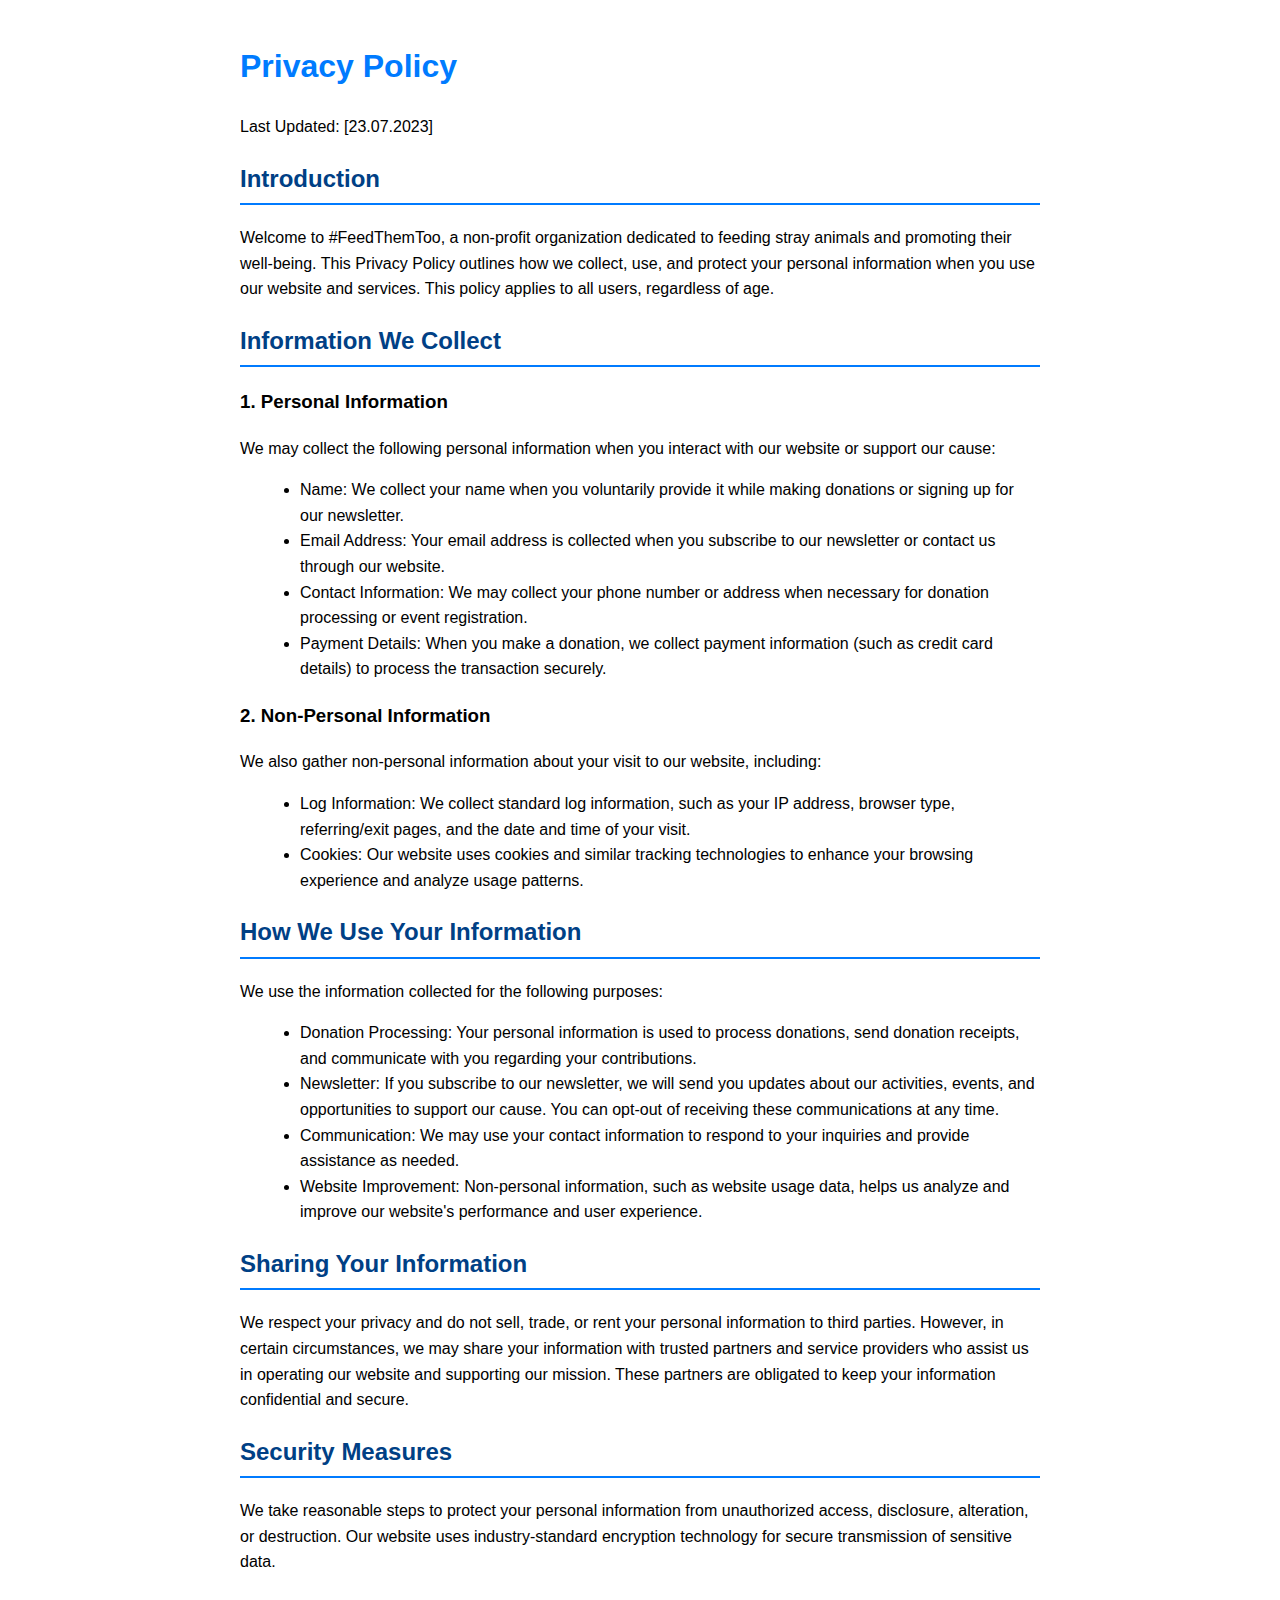
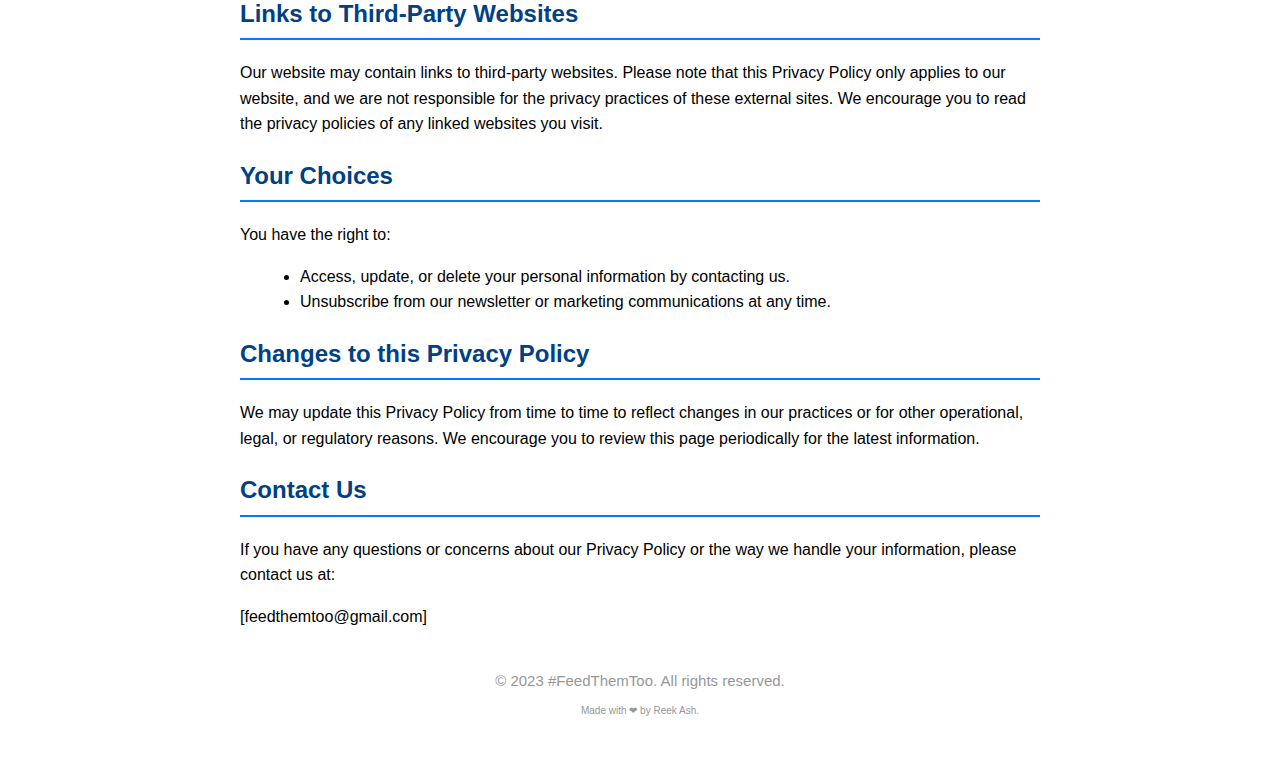
==== donationForm/privacypolicy.html @ a7c49fd1 "Updated" ====
<!DOCTYPE html>
<html>
  <head>
    <title>#FeedThemToo - Privacy Policy</title>
    <link rel="shortcut icon" href="./images/paw.png" type="image/x-icon">

    <style>
      body {
        font-family: Arial, sans-serif;
        line-height: 1.6;
        max-width: 800px;
        margin: 0 auto;
        padding: 20px;
      }

      h1 {
        color: #007bff;
      }

      h2 {
        color: #004085;
        border-bottom: 2px solid #007bff;
        padding-bottom: 5px;
        margin-top: 20px;
      }

      p {
        margin-bottom: 10px;
      }

      ul {
        list-style: disc;
        margin-left: 20px;
      }

      a {
        color: #007bff;
        text-decoration: none;
      }

      a:hover {
        text-decoration: underline;
      }
      .footer-bottom-copyright {
        background-color: #ffffff;
        padding: 15px 0;
        text-align: center;
        color: #969799;
        font-size: 15px;
      }

      .copy {
        margin-bottom: 5px;
      }

      .designer {
        font-size: 10px;
      }


      /* Responsive styles */
      @media (max-width: 600px) {
        body {
          padding: 10px;
        }
      }
    </style>
  </head>
  <body>
    <h1>Privacy Policy</h1>
    <p>Last Updated: [23.07.2023]</p>

    <h2>Introduction</h2>
    <p>
      Welcome to #FeedThemToo, a non-profit organization dedicated to feeding
      stray animals and promoting their well-being. This Privacy Policy outlines
      how we collect, use, and protect your personal information when you use
      our website and services. This policy applies to all users, regardless of
      age.
    </p>

    <h2>Information We Collect</h2>
    <h3>1. Personal Information</h3>
    <p>
      We may collect the following personal information when you interact with
      our website or support our cause:
    </p>
    <ul>
      <li>
        Name: We collect your name when you voluntarily provide it while making
        donations or signing up for our newsletter.
      </li>
      <li>
        Email Address: Your email address is collected when you subscribe to our
        newsletter or contact us through our website.
      </li>
      <li>
        Contact Information: We may collect your phone number or address when
        necessary for donation processing or event registration.
      </li>
      <li>
        Payment Details: When you make a donation, we collect payment
        information (such as credit card details) to process the transaction
        securely.
      </li>
    </ul>

    <h3>2. Non-Personal Information</h3>
    <p>
      We also gather non-personal information about your visit to our website,
      including:
    </p>
    <ul>
      <li>
        Log Information: We collect standard log information, such as your IP
        address, browser type, referring/exit pages, and the date and time of
        your visit.
      </li>
      <li>
        Cookies: Our website uses cookies and similar tracking technologies to
        enhance your browsing experience and analyze usage patterns.
      </li>
    </ul>

    <h2>How We Use Your Information</h2>
    <p>We use the information collected for the following purposes:</p>
    <ul>
      <li>
        Donation Processing: Your personal information is used to process
        donations, send donation receipts, and communicate with you regarding
        your contributions.
      </li>
      <li>
        Newsletter: If you subscribe to our newsletter, we will send you updates
        about our activities, events, and opportunities to support our cause.
        You can opt-out of receiving these communications at any time.
      </li>
      <li>
        Communication: We may use your contact information to respond to your
        inquiries and provide assistance as needed.
      </li>
      <li>
        Website Improvement: Non-personal information, such as website usage
        data, helps us analyze and improve our website's performance and user
        experience.
      </li>
    </ul>

    <h2>Sharing Your Information</h2>
    <p>
      We respect your privacy and do not sell, trade, or rent your personal
      information to third parties. However, in certain circumstances, we may
      share your information with trusted partners and service providers who
      assist us in operating our website and supporting our mission. These
      partners are obligated to keep your information confidential and secure.
    </p>

    <h2>Security Measures</h2>
    <p>
      We take reasonable steps to protect your personal information from
      unauthorized access, disclosure, alteration, or destruction. Our website
      uses industry-standard encryption technology for secure transmission of
      sensitive data.
    </p>

    <h2>Links to Third-Party Websites</h2>
    <p>
      Our website may contain links to third-party websites. Please note that
      this Privacy Policy only applies to our website, and we are not
      responsible for the privacy practices of these external sites. We
      encourage you to read the privacy policies of any linked websites you
      visit.
    </p>

    <h2>Your Choices</h2>
    <p>You have the right to:</p>
    <ul>
      <li>
        Access, update, or delete your personal information by contacting us.
      </li>
      <li>
        Unsubscribe from our newsletter or marketing communications at any time.
      </li>
    </ul>

    <h2>Changes to this Privacy Policy</h2>
    <p>
      We may update this Privacy Policy from time to time to reflect changes in
      our practices or for other operational, legal, or regulatory reasons. We
      encourage you to review this page periodically for the latest information.
    </p>

    <h2>Contact Us</h2>
    <p>
      If you have any questions or concerns about our Privacy Policy or the way
      we handle your information, please contact us at:
    </p>
    <p>[feedthemtoo@gmail.com]</p>

    <div class="footer-bottom-copyright">
        <p class="copy">&copy; 2023 #FeedThemToo. All rights reserved.</p>
        <p class="designer">
          Made with &#x2764; by Reek Ash.
        </p>
      </div>
  </body>
</html>
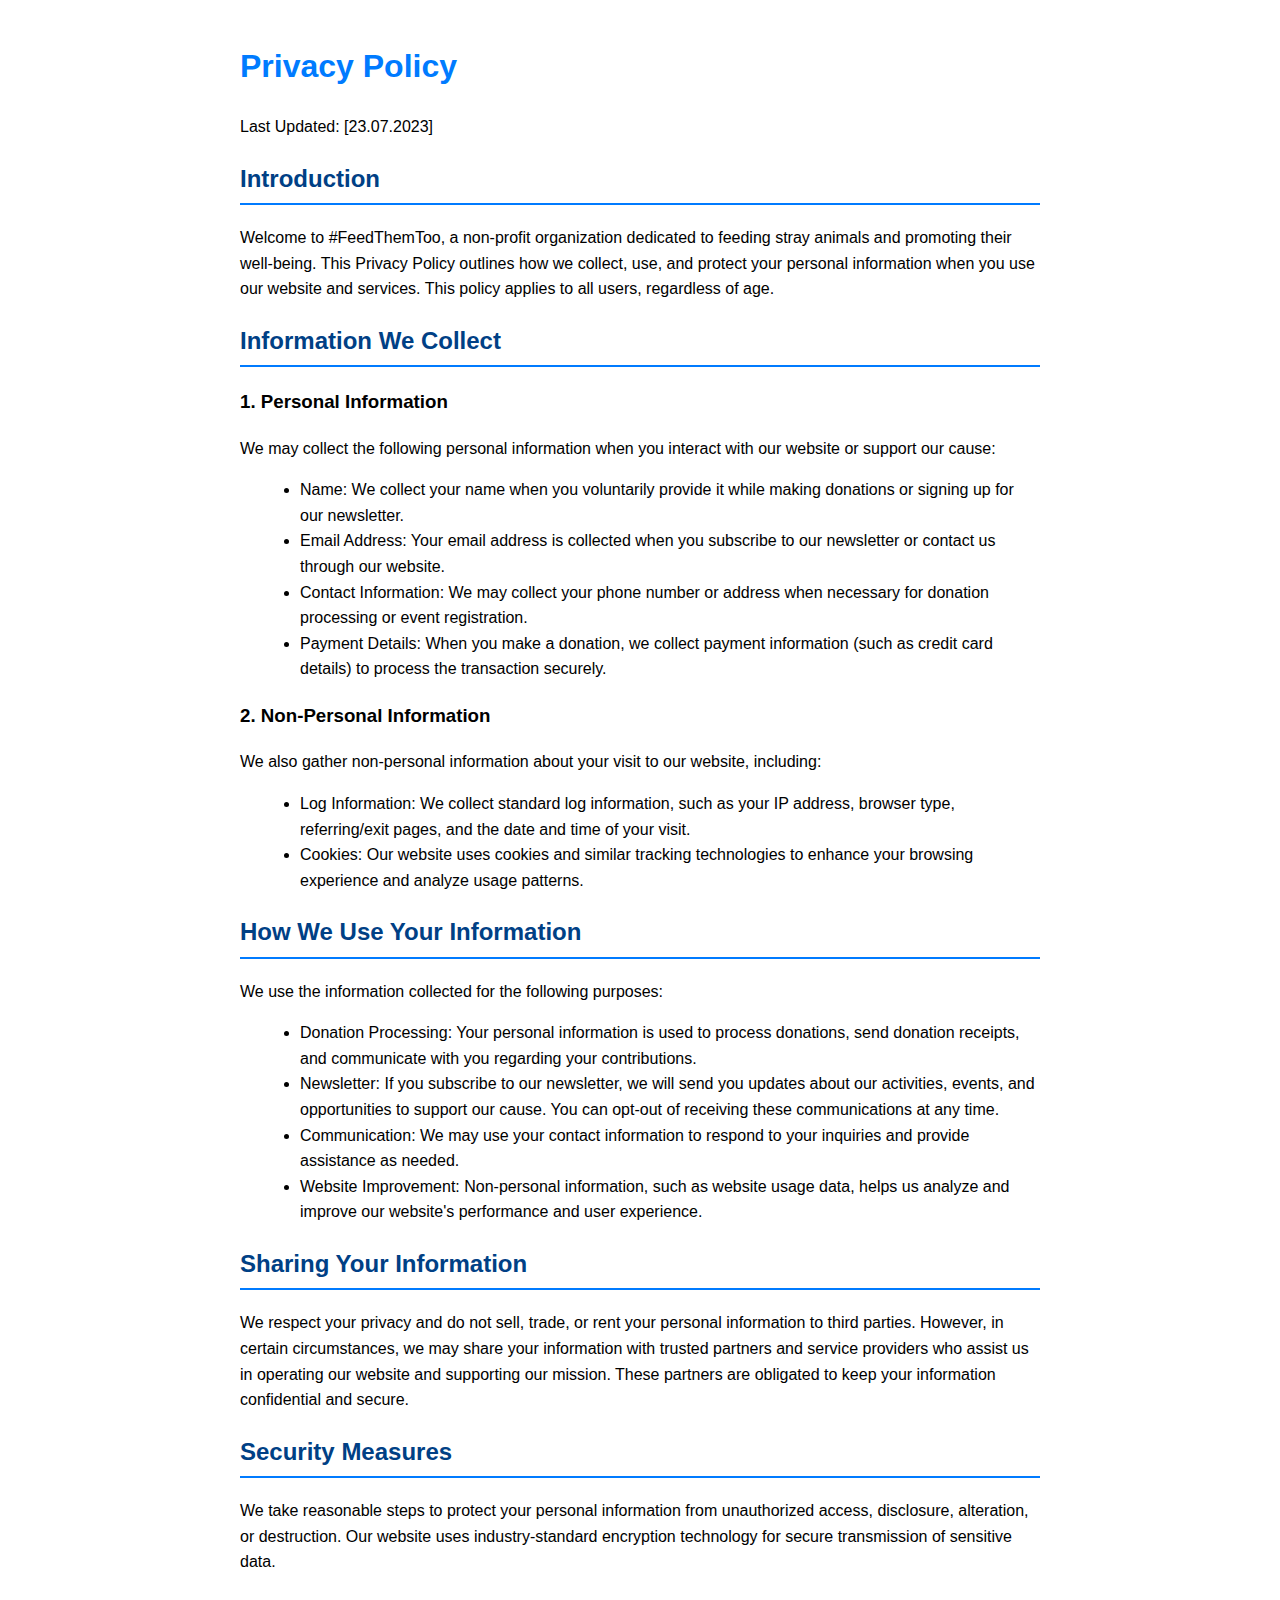
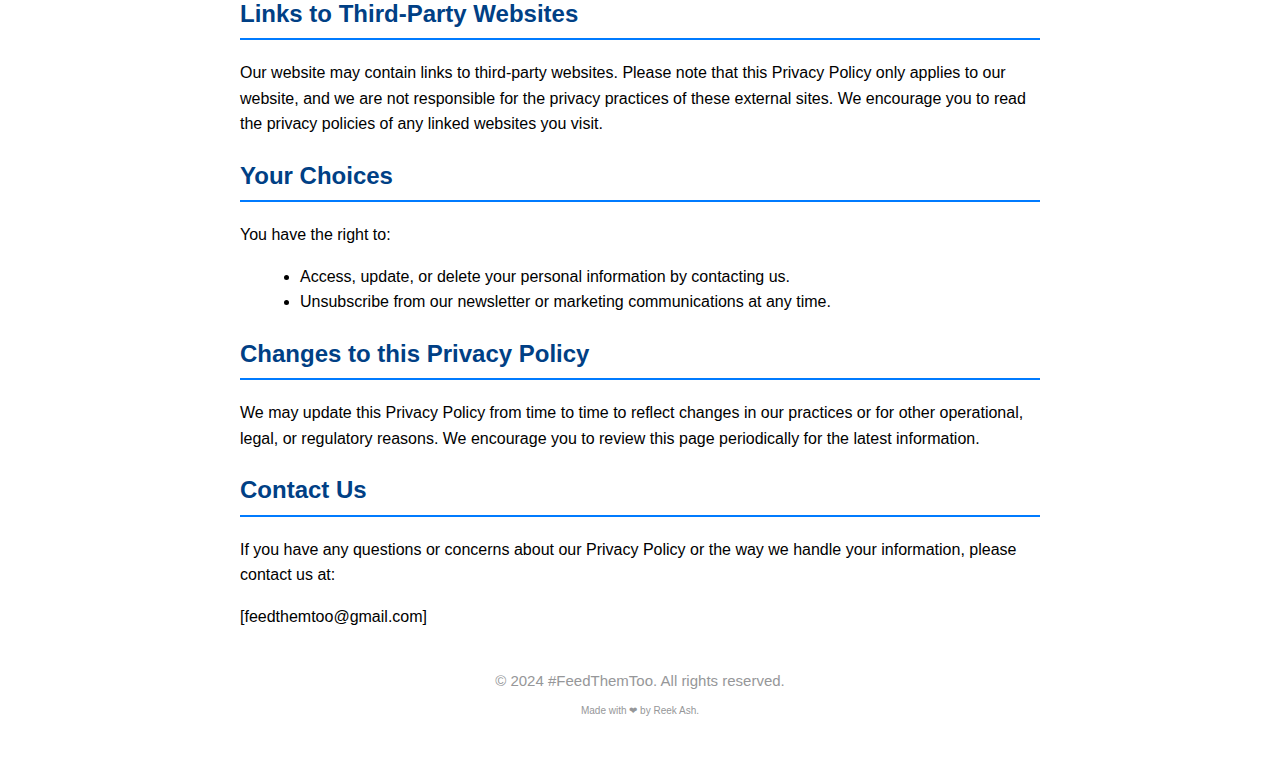
==== commit 5cc124f1: "updates" ====
--- a/donationForm/privacypolicy.html
+++ b/donationForm/privacypolicy.html
@@ -2,7 +2,7 @@
 <html>
   <head>
     <title>#FeedThemToo - Privacy Policy</title>
-    <link rel="shortcut icon" href="./images/paw.png" type="image/x-icon">
+    <link rel="shortcut icon" href="./images/paw.png" type="image/x-icon" />
 
     <style>
       body {
@@ -57,7 +57,6 @@
         font-size: 10px;
       }
 
-
       /* Responsive styles */
       @media (max-width: 600px) {
         body {
@@ -198,10 +197,8 @@
     <p>[feedthemtoo@gmail.com]</p>
 
     <div class="footer-bottom-copyright">
-        <p class="copy">&copy; 2023 #FeedThemToo. All rights reserved.</p>
-        <p class="designer">
-          Made with &#x2764; by Reek Ash.
-        </p>
-      </div>
+      <p class="copy">&copy; 2024 #FeedThemToo. All rights reserved.</p>
+      <p class="designer">Made with &#x2764; by Reek Ash.</p>
+    </div>
   </body>
 </html>
